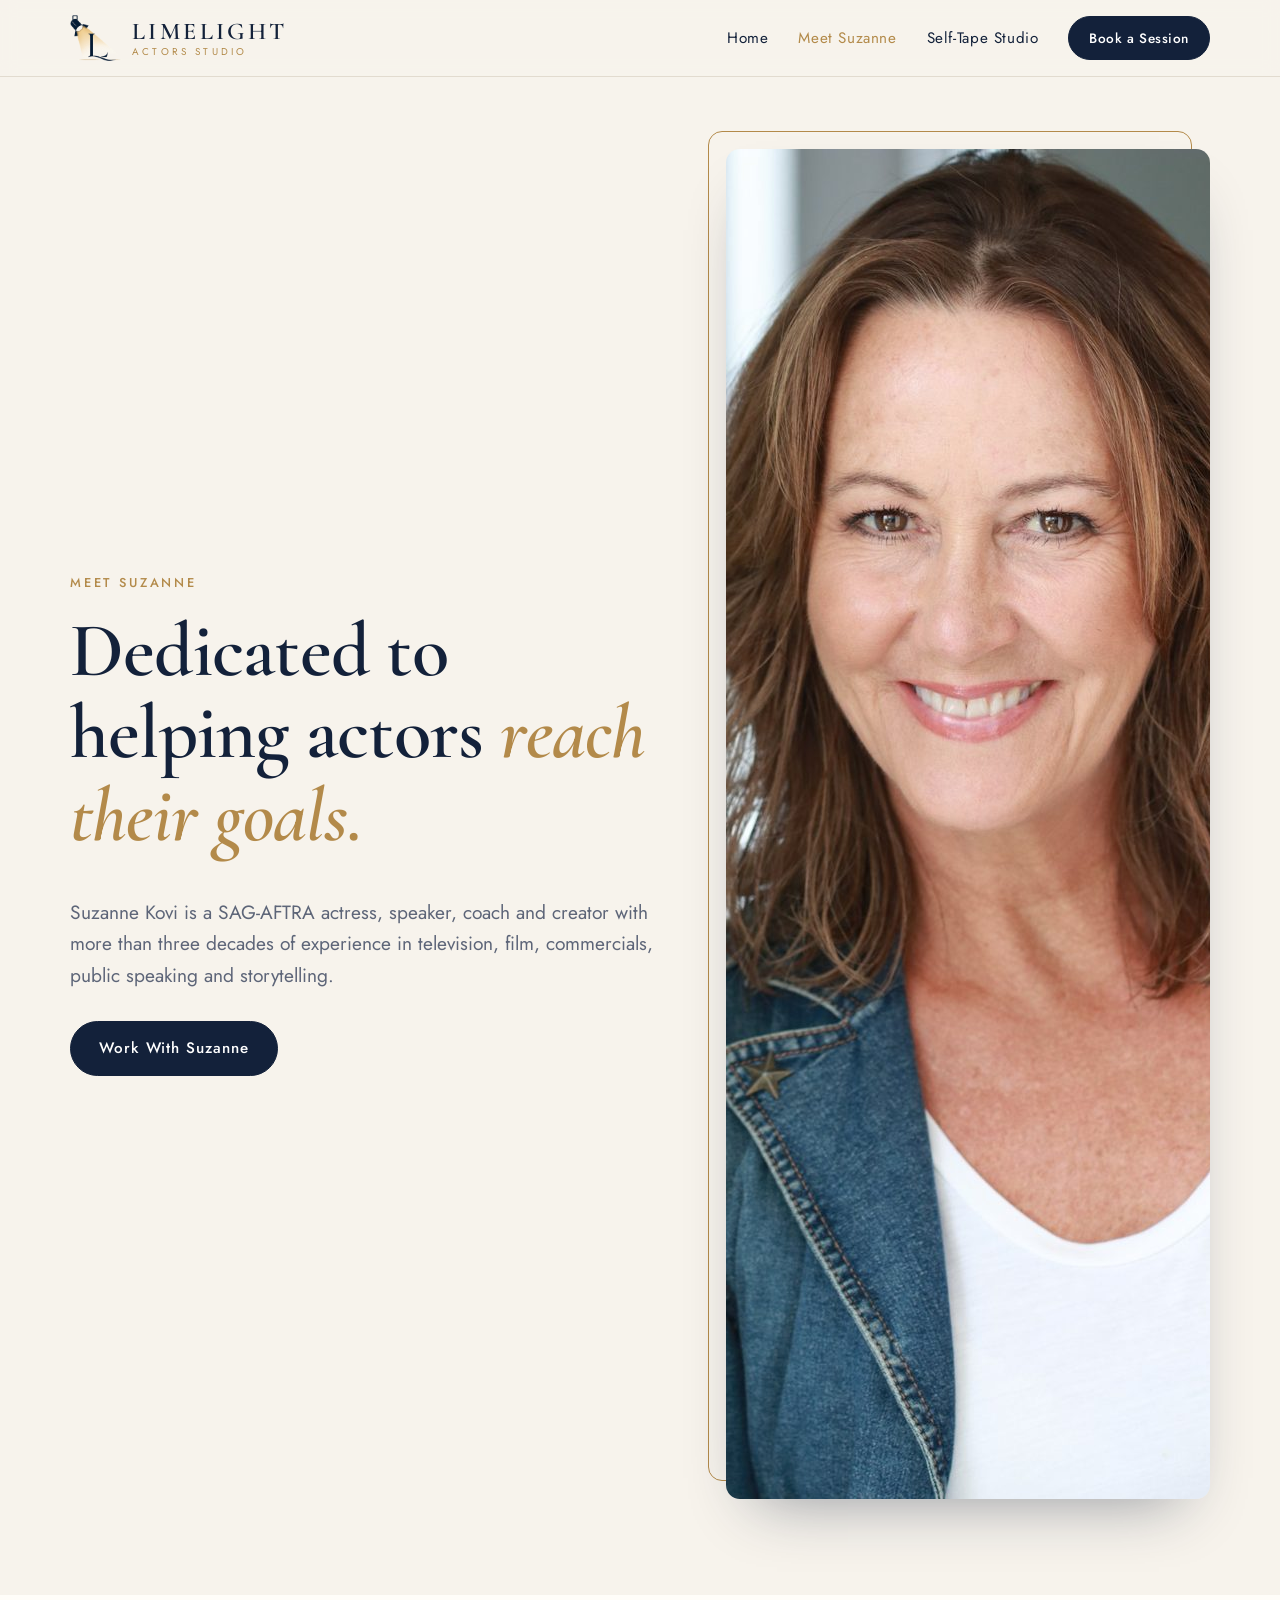
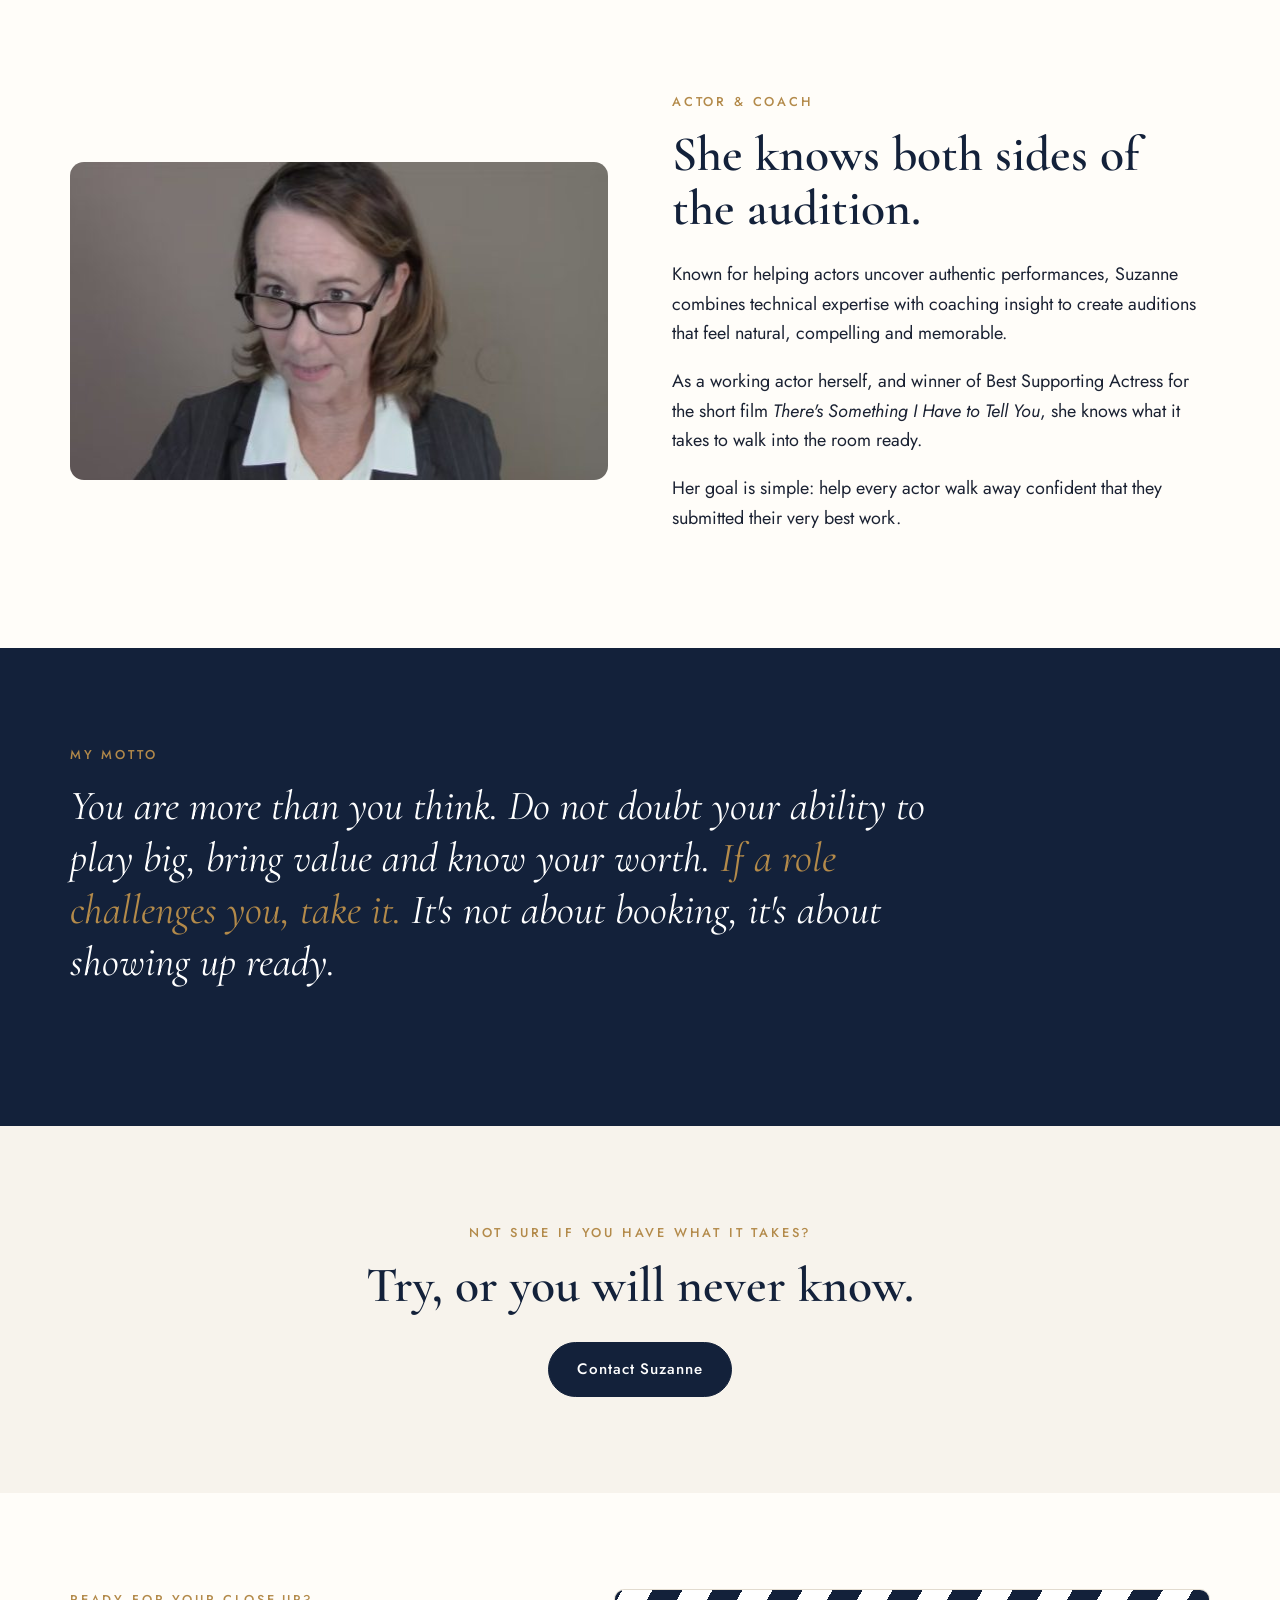
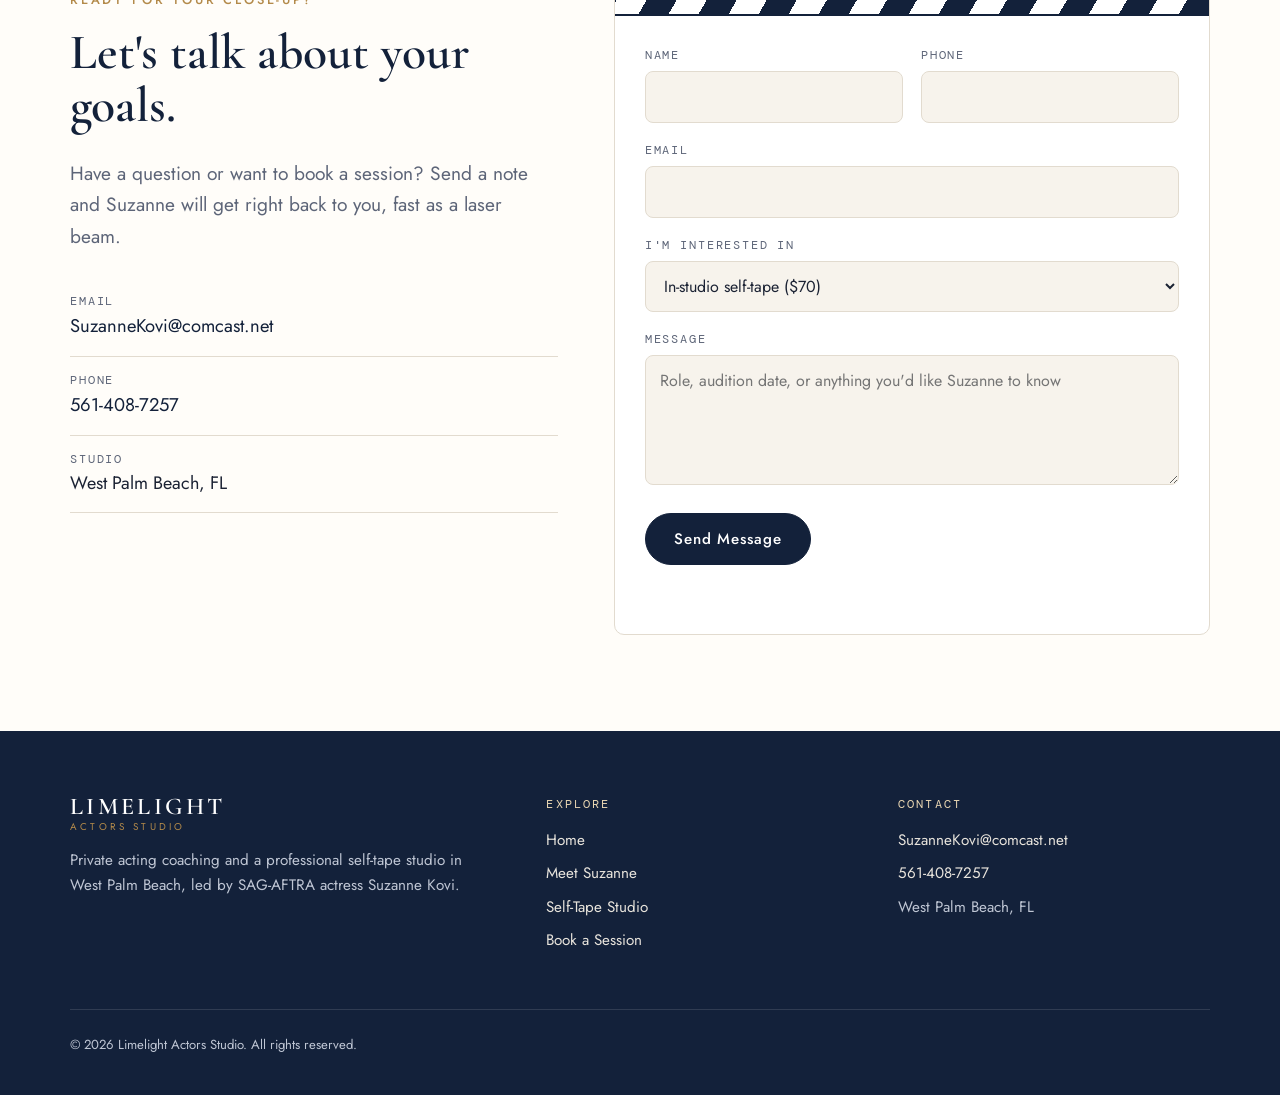
==== meetsuzanne.html @ 43538dff "Add files via upload" ====
<!doctype html>
<html lang="en">
<head>
<meta charset="utf-8">
<meta name="viewport" content="width=device-width, initial-scale=1">
<title>Meet Suzanne Kovi | Limelight Actors Studio</title>
<meta name="description" content="Suzanne Kovi is a SAG-AFTRA actress, coach and storyteller who brings 30 years of experience and a warm, nurturing approach to young and emerging actors.">
<link rel="canonical" href="https://www.limelightactorsstudio.com/meetsuzanne">
<meta name="google-site-verification" content="YE8Hai7c-f1I0g6tYg9Kx2dix_zqB2RzdFyYFB414UI">
<meta name="msvalidate.01" content="2E328E5F058C5263CC3C1BF49ADE8C9F">
<meta property="og:type" content="website">
<meta property="og:title" content="Meet Suzanne Kovi | Limelight Actors Studio">
<meta property="og:description" content="Suzanne Kovi is a SAG-AFTRA actress, coach and storyteller who brings 30 years of experience and a warm, nurturing approach to young and emerging actors.">
<meta property="og:url" content="https://www.limelightactorsstudio.com/meetsuzanne">
<meta property="og:image" content="https://www.limelightactorsstudio.com/images/og-image.jpg">
<meta name="twitter:card" content="summary_large_image">
<link rel="icon" type="image/png" href="/images/favicon.png">
<link rel="apple-touch-icon" href="/images/apple-touch-icon.png">
<link rel="preconnect" href="https://fonts.googleapis.com">
<link rel="preconnect" href="https://fonts.gstatic.com" crossorigin>
<link href="https://fonts.googleapis.com/css2?family=Cormorant+Garamond:ital,wght@0,500;0,600;1,500&family=DM+Mono&family=Jost:wght@400;500&display=swap" rel="stylesheet">
<link rel="stylesheet" href="/styles.css">
</head>
<body>
<header class="site-header">
  <nav class="nav wrap" aria-label="Main">
    <a class="brand" href="/">
      <img src="/images/logo-mark.png" alt="" width="52" height="46">
      <span class="brand-text"><strong>LIMELIGHT</strong><span>Actors Studio</span></span>
    </a>
    <button class="menu-toggle" aria-label="Open menu" aria-expanded="false">☰</button>
    <ul class="nav-links">
      <li><a href="/">Home</a></li>
      <li><a href="/meetsuzanne" aria-current="page">Meet Suzanne</a></li>
      <li><a href="/self-tape-services">Self-Tape Studio</a></li>
      <li><a class="btn small" href="#contact">Book a Session</a></li>
    </ul>
  </nav>
</header>
<main>

<section class="hero">
  <div class="wrap hero-grid">
    <div>
      <span class="eyebrow">Meet Suzanne</span>
      <h1>Dedicated to helping actors <em>reach their goals.</em></h1>
      <p class="lede">Suzanne Kovi is a SAG-AFTRA actress, speaker, coach and creator with more than three decades of experience in television, film, commercials, public speaking and storytelling.</p>
      <div class="btn-row"><a class="btn" href="#contact">Work With Suzanne</a></div>
    </div>
    <div class="hero-photo">
      <img src="/images/suzanne-headshot.jpg" alt="Headshot of Suzanne Kovi" width="900" height="1350">
    </div>
  </div>
</section>

<section class="paper">
  <div class="wrap split">
    <div>
      <img src="/images/suzanne-on-camera.jpg" alt="Suzanne Kovi on camera in a dramatic role" width="562" height="318">
    </div>
    <div>
      <span class="eyebrow">Actor &amp; Coach</span>
      <h2>She knows both sides of the audition.</h2>
      <p>Known for helping actors uncover authentic performances, Suzanne combines technical expertise with coaching insight to create auditions that feel natural, compelling and memorable.</p>
      <p>As a working actor herself, and winner of Best Supporting Actress for the short film <em>There's Something I Have to Tell You</em>, she knows what it takes to walk into the room ready.</p>
      <p>Her goal is simple: help every actor walk away confident that they submitted their very best work.</p>
    </div>
  </div>
</section>

<section class="dark">
  <div class="wrap">
    <span class="eyebrow">My Motto</span>
    <p class="pullquote" style="color:#fff">You are more than you think. Do not doubt your ability to play big, bring value and know your worth. <span>If a role challenges you, take it.</span> It's not about booking, it's about showing up ready.</p>
  </div>
</section>

<section>
  <div class="wrap" style="text-align:center;max-width:720px">
    <span class="eyebrow">Not sure if you have what it takes?</span>
    <h2>Try, or you will never know.</h2>
    <div class="btn-row" style="justify-content:center"><a class="btn" href="#contact">Contact Suzanne</a></div>
  </div>
</section>
<section id="contact" class="paper">
  <div class="wrap contact-grid">
    <div>
      <span class="eyebrow">Ready for your close-up?</span>
      <h2>Let's talk about your goals.</h2>
      <p class="lede">Have a question or want to book a session? Send a note and Suzanne will get right back to you, fast as a laser beam.</p>
      <ul class="contact-info">
        <li><span>Email</span><a href="mailto:SuzanneKovi@comcast.net">SuzanneKovi@comcast.net</a></li>
        <li><span>Phone</span><a href="tel:+15614087257">561-408-7257</a></li>
        <li><span>Studio</span>West Palm Beach, FL</li>
      </ul>
    </div>
    <form id="contact-form" class="slate" novalidate>
      <div class="slate-stripes" aria-hidden="true"></div>
      <div class="form-body">
        <!-- Web3Forms access key (sends to SuzanneKovi@comcast.net) -->
        <input type="hidden" name="access_key" value="56288485-25cd-45f2-8dca-d1b6858c22e5">
        <input type="hidden" name="subject" value="New inquiry from limelightactorsstudio.com">
        <input type="hidden" name="from_name" value="Limelight Website">
        <input type="checkbox" name="botcheck" class="hp" tabindex="-1" autocomplete="off">
        <div class="form-row">
          <div><label for="f-name">Name</label><input id="f-name" name="name" required autocomplete="name"></div>
          <div><label for="f-phone">Phone</label><input id="f-phone" name="phone" type="tel" autocomplete="tel"></div>
        </div>
        <div><label for="f-email">Email</label><input id="f-email" name="email" type="email" required autocomplete="email"></div>
        <div><label for="f-service">I'm interested in</label>
          <select id="f-service" name="service">
            <option>In-studio self-tape ($70)</option>
            <option>Private coaching on Zoom ($50)</option>
            <option>Coaching for my child or teen</option>
            <option>Group classes (waitlist)</option>
            <option>Something else</option>
          </select>
        </div>
        <div><label for="f-message">Message</label><textarea id="f-message" name="message" required placeholder="Role, audition date, or anything you'd like Suzanne to know"></textarea></div>
        <div><button class="btn" type="submit">Send Message</button></div>
        <p class="form-status" role="status" aria-live="polite"></p>
      </div>
    </form>
  </div>
</section>
</main>
<footer class="site-footer">
  <div class="wrap">
    <div class="footer-grid">
      <div>
        <a class="brand" href="/"><span class="brand-text"><strong>LIMELIGHT</strong><span>Actors Studio</span></span></a>
        <p style="margin-top:16px;max-width:26em">Private acting coaching and a professional self-tape studio in West Palm Beach, led by SAG-AFTRA actress Suzanne Kovi.</p>
      </div>
      <div>
        <h4>Explore</h4>
        <ul>
          <li><a href="/">Home</a></li>
          <li><a href="/meetsuzanne">Meet Suzanne</a></li>
          <li><a href="/self-tape-services">Self-Tape Studio</a></li>
          <li><a href="#contact">Book a Session</a></li>
        </ul>
      </div>
      <div>
        <h4>Contact</h4>
        <ul>
          <li><a href="mailto:SuzanneKovi@comcast.net">SuzanneKovi@comcast.net</a></li>
          <li><a href="tel:+15614087257">561-408-7257</a></li>
          <li>West Palm Beach, FL</li>
        </ul>
      </div>
    </div>
    <div class="footer-bottom">© <span data-year>2026</span> Limelight Actors Studio. All rights reserved.</div>
  </div>
</footer>
<script src="/script.js"></script>
</body>
</html>
---- styles.css ----
/* Limelight Actors Studio — shared styles */
:root {
  --navy: #13213a;
  --navy-2: #1d2f4f;
  --gold: #b38a4a;
  --gold-soft: #e9d6b2;
  --cream: #f7f3ec;
  --paper: #fffdf9;
  --ink: #1b2233;
  --muted: #5d6578;
  --line: #e2dbcf;
  --serif: "Cormorant Garamond", Georgia, serif;
  --sans: "Jost", "Helvetica Neue", Arial, sans-serif;
  --mono: "DM Mono", ui-monospace, Menlo, monospace;
  --radius: 14px;
  --wrap: 1140px;
}

* { box-sizing: border-box; }
html { scroll-behavior: smooth; }
body {
  margin: 0;
  background: var(--cream);
  color: var(--ink);
  font-family: var(--sans);
  font-size: 18px;
  line-height: 1.65;
  -webkit-font-smoothing: antialiased;
}
img { max-width: 100%; display: block; }
a { color: inherit; }
.wrap { width: min(var(--wrap), 100% - 32px); margin-inline: auto; }

h1, h2, h3 { font-family: var(--serif); font-weight: 600; line-height: 1.08; margin: 0 0 .5em; color: var(--navy); }
h1 { font-size: clamp(2.8rem, 6vw, 4.8rem); letter-spacing: -.01em; }
h2 { font-size: clamp(2.1rem, 4vw, 3.1rem); }
h3 { font-size: 1.6rem; }
p { margin: 0 0 1em; }
.eyebrow {
  font-family: var(--sans); font-size: .8rem; letter-spacing: .22em; text-transform: uppercase;
  color: var(--gold); font-weight: 500; margin-bottom: 1rem; display: block;
}
.lede { font-size: 1.2rem; color: var(--muted); max-width: 36em; }

/* ---------- Header ---------- */
.site-header {
  position: sticky; top: 0; z-index: 50;
  background: rgba(247, 243, 236, .92); backdrop-filter: blur(8px);
  border-bottom: 1px solid var(--line);
}
.nav { display: flex; align-items: center; justify-content: space-between; height: 76px; }
.brand { display: flex; align-items: center; gap: 10px; text-decoration: none; }
.brand img { height: 46px; width: auto; }
.brand-text { line-height: 1; }
.brand-text strong { display: block; font-family: var(--serif); font-size: 1.5rem; letter-spacing: .14em; color: var(--navy); font-weight: 600; }
.brand-text span { display: block; font-size: .62rem; letter-spacing: .32em; color: var(--gold); text-transform: uppercase; margin-top: 3px; }
.nav-links { display: flex; align-items: center; gap: 30px; list-style: none; margin: 0; padding: 0; }
.nav-links a { text-decoration: none; font-size: .95rem; letter-spacing: .04em; color: var(--navy); }
.nav-links a:hover, .nav-links a[aria-current="page"] { color: var(--gold); }
.nav-links a.btn, .nav-links a.btn:hover { color: #fff; }
.menu-toggle { display: none; background: none; border: 0; font-size: 1.6rem; color: var(--navy); cursor: pointer; padding: 6px; }

/* ---------- Buttons ---------- */
.btn {
  display: inline-block; text-decoration: none; cursor: pointer;
  font-family: var(--sans); font-size: .95rem; font-weight: 500; letter-spacing: .06em;
  padding: 14px 28px; border-radius: 999px; border: 1.5px solid var(--navy);
  background: var(--navy); color: #fff; transition: background .2s, color .2s, border-color .2s;
}
.btn:hover { background: var(--gold); border-color: var(--gold); }
.btn.ghost { background: transparent; color: var(--navy); }
.btn.ghost:hover { background: var(--navy); color: #fff; border-color: var(--navy); }
.btn.small { padding: 10px 20px; font-size: .85rem; }
.btn-row { display: flex; gap: 14px; flex-wrap: wrap; margin-top: 1.8rem; }

/* ---------- Sections ---------- */
section { padding: 96px 0; }
.section-head { max-width: 680px; margin-bottom: 52px; }
.dark { background: var(--navy); color: #e8e4dc; }
.dark h2, .dark h3 { color: #fff; }
.dark .lede { color: #bfc6d4; }
.paper { background: var(--paper); }

/* ---------- Hero ---------- */
.hero { padding: 72px 0 96px; }
.hero-grid { display: grid; grid-template-columns: 1.1fr .9fr; gap: 64px; align-items: center; }
.hero-tag { font-family: var(--mono); font-size: .8rem; letter-spacing: .08em; color: var(--muted); margin-bottom: 1.4rem; }
.hero h1 em { font-style: italic; color: var(--gold); }
.hero-photo { position: relative; }
.hero-photo img { border-radius: var(--radius); width: 100%; aspect-ratio: 4/5; object-fit: cover; box-shadow: 0 30px 60px -30px rgba(19,33,58,.45); }
.hero-photo::before {
  content: ""; position: absolute; inset: -18px 18px 18px -18px; border: 1.5px solid var(--gold);
  border-radius: var(--radius); z-index: -1;
}

/* ---------- Slate (details table) ---------- */
.slate { background: #fff; border: 1px solid var(--line); border-radius: 10px; overflow: hidden; font-family: var(--mono); }
.slate-stripes {
  height: 26px;
  background: repeating-linear-gradient(-60deg, var(--navy) 0 26px, #fff 26px 52px);
  border-bottom: 2px solid var(--navy);
}
.slate dl { margin: 0; display: grid; grid-template-columns: 150px 1fr; }
.slate dt, .slate dd { margin: 0; padding: 14px 20px; border-bottom: 1px solid var(--line); }
.slate dt { font-size: .75rem; letter-spacing: .14em; text-transform: uppercase; color: var(--muted); border-right: 1px solid var(--line); }
.slate dd { font-size: .95rem; color: var(--ink); }
.slate dl > :nth-last-child(-n+2) { border-bottom: 0; }

/* ---------- Coaching cards ---------- */
.cards { display: grid; grid-template-columns: repeat(2, 1fr); gap: 28px; }
.card { background: var(--paper); border: 1px solid var(--line); border-radius: var(--radius); padding: 40px; }
.card h3 { margin-bottom: .2em; }
.card .sub { color: var(--gold); font-size: .9rem; letter-spacing: .08em; text-transform: uppercase; margin-bottom: 1.2rem; }
.ticks { list-style: none; padding: 0; margin: 0; }
.ticks li { padding: 8px 0 8px 30px; position: relative; border-bottom: 1px dashed var(--line); }
.ticks li:last-child { border-bottom: 0; }
.ticks li::before { content: "★"; position: absolute; left: 0; top: 8px; color: var(--gold); font-size: .85rem; }
.dark .ticks li { border-color: rgba(255,255,255,.12); }

/* ---------- Pricing ---------- */
.prices { display: grid; grid-template-columns: repeat(2, 1fr); gap: 28px; margin-top: 52px; }
.price { border: 1px solid rgba(255,255,255,.16); border-radius: var(--radius); padding: 40px; background: var(--navy-2); }
.price .amount { font-family: var(--serif); font-size: 4rem; color: var(--gold-soft); line-height: 1; margin: .2em 0; }
.price .amount small { font-family: var(--sans); font-size: 1rem; color: #bfc6d4; margin-left: 6px; }
.price .btn { margin-top: 1.4rem; background: var(--gold); border-color: var(--gold); }
.price .btn:hover { background: #fff; color: var(--navy); border-color: #fff; }
.note { margin-top: 32px; color: #bfc6d4; font-size: .98rem; }
.note a { color: var(--gold-soft); }

/* ---------- Testimonials ---------- */
.quotes { columns: 3 300px; column-gap: 28px; }
.quote { break-inside: avoid; background: var(--paper); border: 1px solid var(--line); border-radius: var(--radius); padding: 30px 30px 26px; margin: 0 0 28px; }
.quote .stars { color: var(--gold); letter-spacing: 3px; font-size: .95rem; }
.quote p { font-family: var(--serif); font-size: 1.28rem; line-height: 1.45; color: var(--navy); margin: .6em 0 .8em; }
.quote cite { font-style: normal; font-size: .85rem; letter-spacing: .14em; text-transform: uppercase; color: var(--muted); }

/* ---------- Split / feature ---------- */
.split { display: grid; grid-template-columns: 1fr 1fr; gap: 64px; align-items: center; }
.split img { border-radius: var(--radius); width: 100%; }
.feature-list { display: grid; grid-template-columns: 1fr 1fr; gap: 4px 28px; list-style: none; padding: 0; margin: 1.6rem 0 0; }
.feature-list li { padding: 10px 0 10px 28px; position: relative; border-bottom: 1px solid var(--line); font-size: 1rem; }
.feature-list li::before { content: "✓"; position: absolute; left: 0; color: var(--gold); font-weight: 600; }
.dark .feature-list li { border-color: rgba(255,255,255,.12); }

.banner img { width: 100%; border-radius: var(--radius); box-shadow: 0 30px 60px -30px rgba(0,0,0,.6); }

.pullquote { font-family: var(--serif); font-size: clamp(1.8rem, 3.4vw, 2.6rem); line-height: 1.25; color: var(--navy); font-style: italic; max-width: 22em; }
.pullquote span { color: var(--gold); }

/* ---------- Contact ---------- */
.contact-grid { display: grid; grid-template-columns: .9fr 1.1fr; gap: 56px; align-items: start; }
.contact-info { list-style: none; padding: 0; margin: 1.6rem 0 0; }
.contact-info li { padding: 14px 0; border-bottom: 1px solid var(--line); }
.contact-info span { display: block; font-family: var(--mono); font-size: .72rem; letter-spacing: .16em; text-transform: uppercase; color: var(--muted); }
.contact-info a { text-decoration: none; font-size: 1.15rem; color: var(--navy); }
.contact-info a:hover { color: var(--gold); }

form.slate { padding: 0; }
.form-body { padding: 30px; display: grid; gap: 18px; }
.form-row { display: grid; grid-template-columns: 1fr 1fr; gap: 18px; }
label { display: block; font-family: var(--mono); font-size: .72rem; letter-spacing: .16em; text-transform: uppercase; color: var(--muted); margin-bottom: 6px; }
input, select, textarea {
  width: 100%; font: inherit; font-family: var(--sans); font-size: 1rem; color: var(--ink);
  padding: 12px 14px; border: 1px solid var(--line); border-radius: 8px; background: var(--cream);
}
input:focus, select:focus, textarea:focus { outline: 2px solid var(--gold); outline-offset: 1px; border-color: transparent; }
textarea { min-height: 130px; resize: vertical; }
.hp { position: absolute; left: -9999px; }
.form-status { font-family: var(--sans); font-size: .95rem; margin: 0; min-height: 1.4em; }
.form-status.ok { color: #2f7a4b; }
.form-status.err { color: #a23b3b; }

/* ---------- Footer ---------- */
.site-footer { background: var(--navy); color: #bfc6d4; padding: 64px 0 40px; font-size: .95rem; }
.footer-grid { display: grid; grid-template-columns: 1.4fr 1fr 1fr; gap: 40px; }
.site-footer .brand-text strong { color: #fff; }
.site-footer a { color: #e8e4dc; text-decoration: none; }
.site-footer a:hover { color: var(--gold-soft); }
.site-footer ul { list-style: none; padding: 0; margin: 0; }
.site-footer li { margin-bottom: 8px; }
.site-footer h4 { font-family: var(--mono); font-weight: 400; font-size: .72rem; letter-spacing: .18em; text-transform: uppercase; color: var(--gold-soft); margin: 0 0 14px; }
.footer-bottom { border-top: 1px solid rgba(255,255,255,.12); margin-top: 48px; padding-top: 24px; font-size: .82rem; }

/* ---------- Responsive ---------- */
@media (max-width: 900px) {
  body { font-size: 17px; }
  section { padding: 72px 0; }
  .hero { padding: 40px 0 72px; }
  .hero-grid, .split, .contact-grid { grid-template-columns: 1fr; gap: 44px; }
  .hero-photo { max-width: 420px; margin: 0 auto; }
  .cards, .prices, .footer-grid { grid-template-columns: 1fr; }
  .menu-toggle { display: block; }
  .nav-links {
    display: none; position: absolute; top: 76px; left: 0; right: 0; flex-direction: column; gap: 0;
    background: var(--cream); border-bottom: 1px solid var(--line); padding: 8px 16px 20px;
  }
  .nav-links.open { display: flex; }
  .nav-links li { width: 100%; }
  .nav-links a { display: block; padding: 12px 0; }
  .nav-links .btn { text-align: center; margin-top: 8px; }
}
@media (max-width: 560px) {
  .card, .price { padding: 28px; }
  .feature-list, .form-row { grid-template-columns: 1fr; }
  .slate dl { grid-template-columns: 110px 1fr; }
  .slate dt, .slate dd { padding: 12px 14px; }
  .brand-text strong { font-size: 1.25rem; }
}
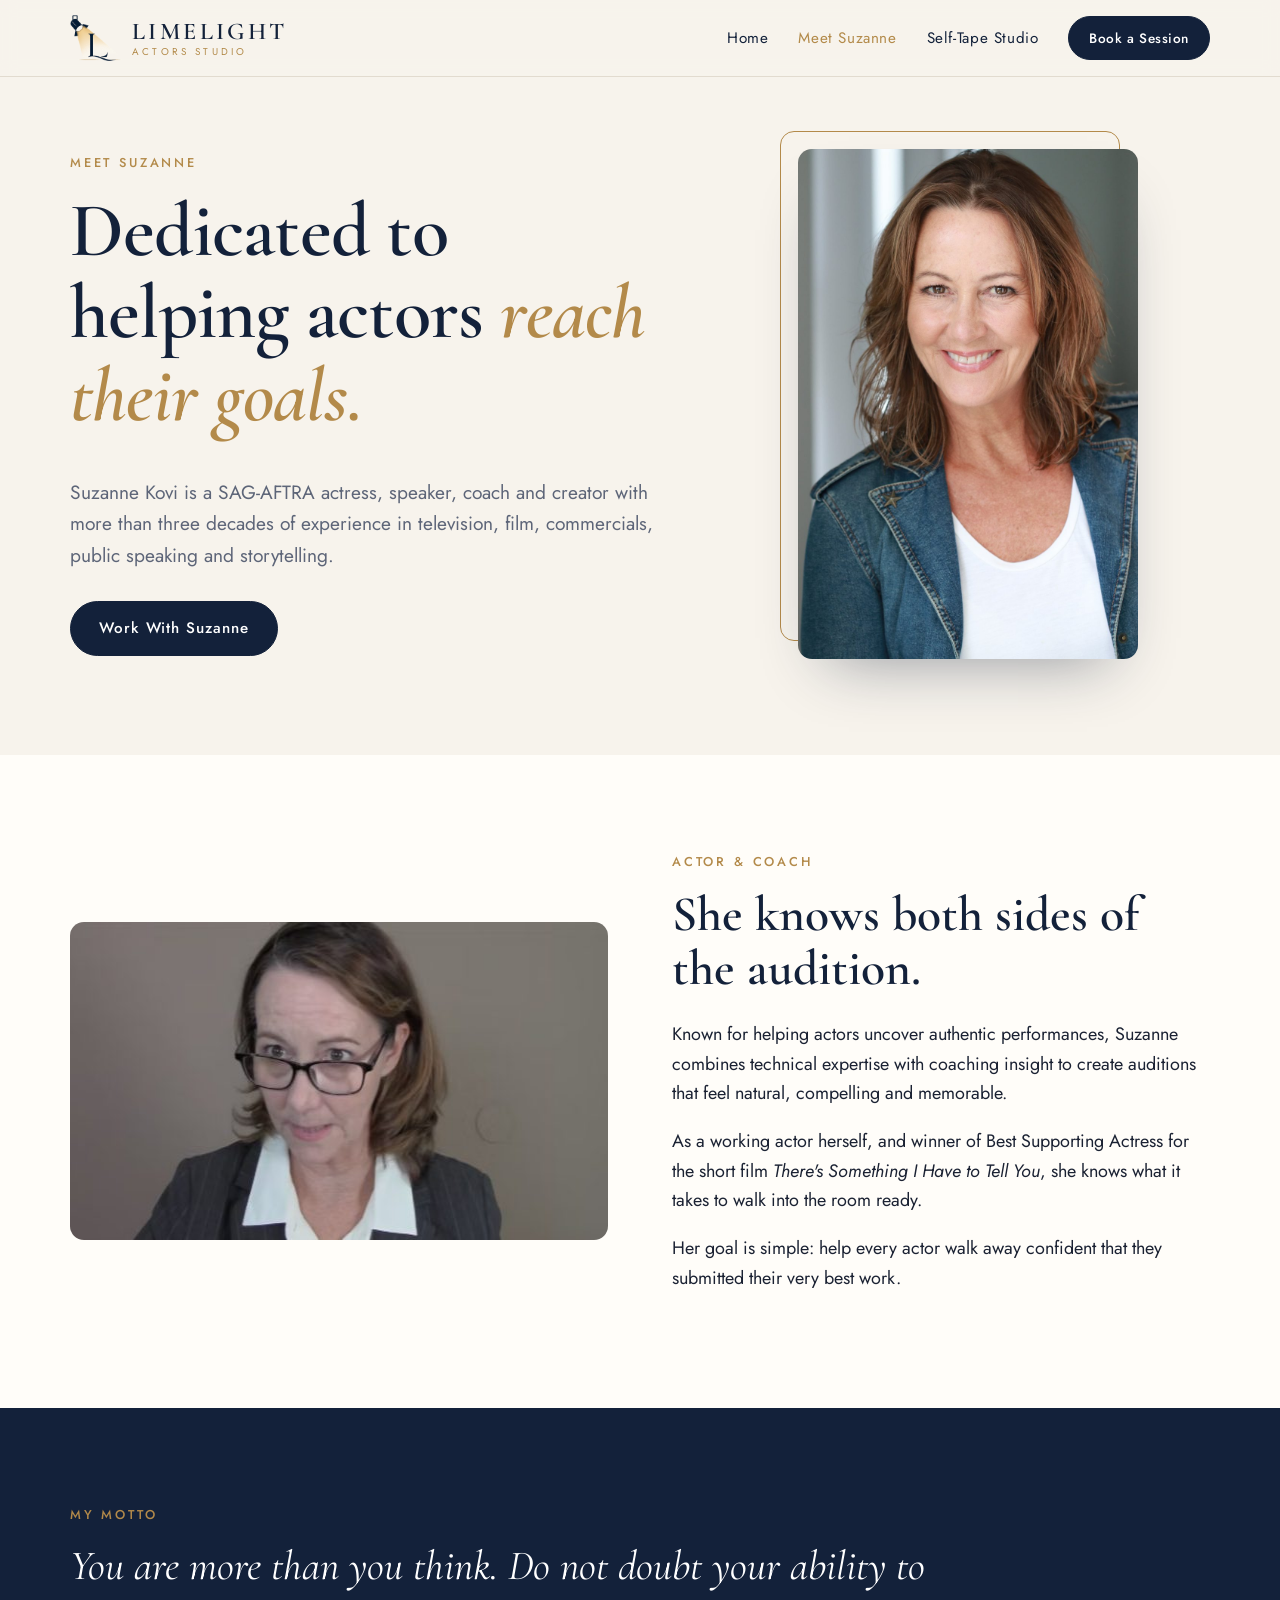
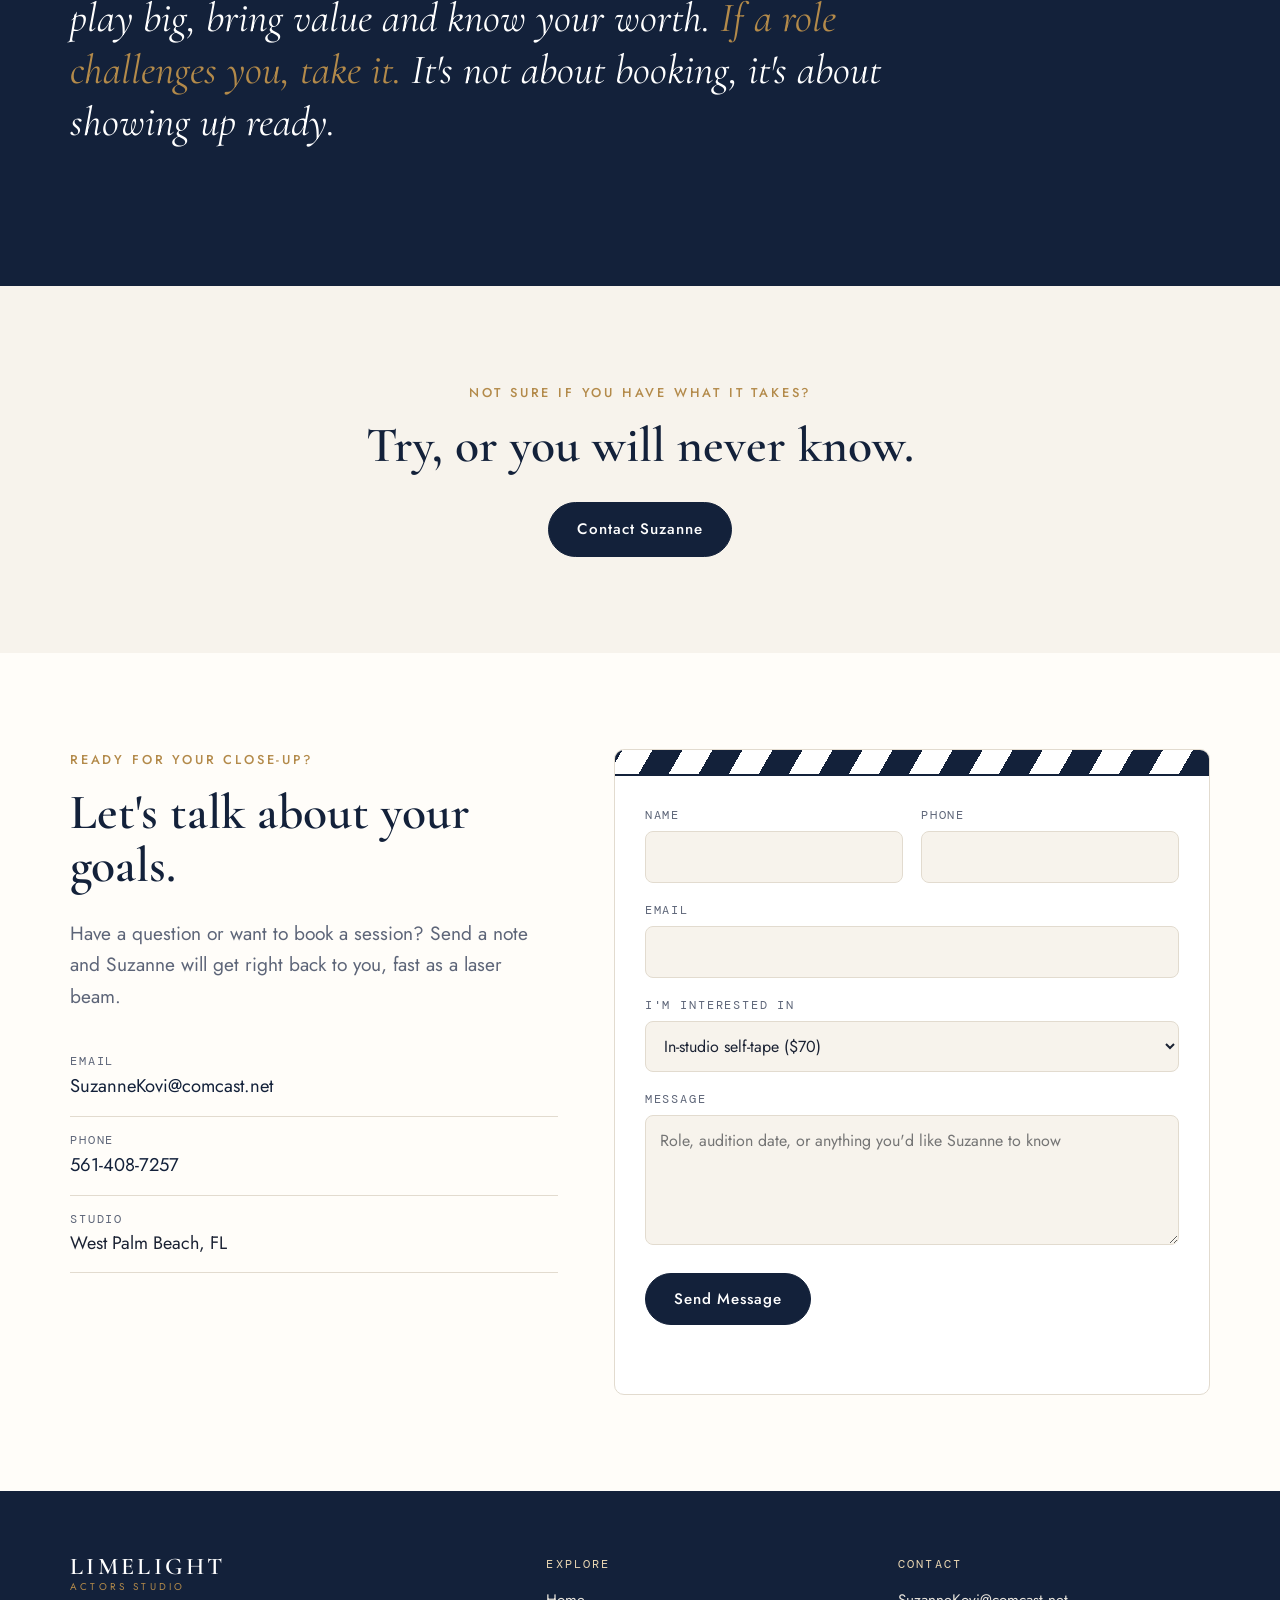
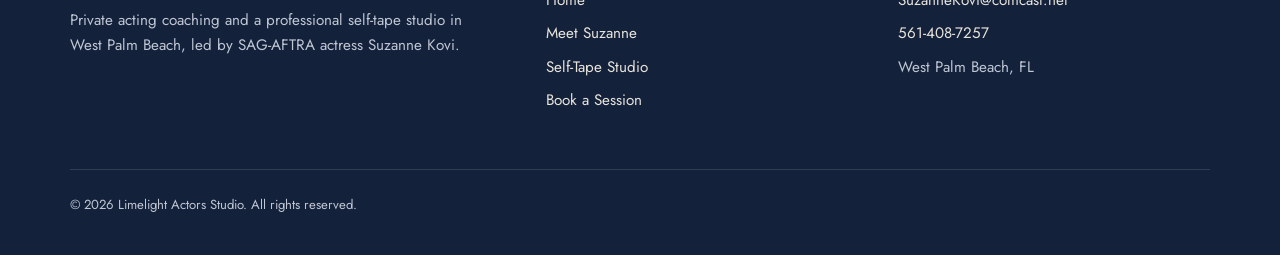
==== commit 8d869dff: "Add files via upload" ====
--- a/meetsuzanne.html
+++ b/meetsuzanne.html
@@ -47,8 +47,8 @@
       <p class="lede">Suzanne Kovi is a SAG-AFTRA actress, speaker, coach and creator with more than three decades of experience in television, film, commercials, public speaking and storytelling.</p>
       <div class="btn-row"><a class="btn" href="#contact">Work With Suzanne</a></div>
     </div>
-    <div class="hero-photo">
-      <img src="/images/suzanne-headshot.jpg" alt="Headshot of Suzanne Kovi" width="900" height="1350">
+    <div class="hero-photo" style="max-width:min(340px,72vw);width:100%;justify-self:center;margin:0 auto">
+      <img src="/images/suzanne-headshot.jpg" alt="Headshot of Suzanne Kovi" width="900" height="1350" style="aspect-ratio:auto;height:auto">
     </div>
   </div>
 </section>
